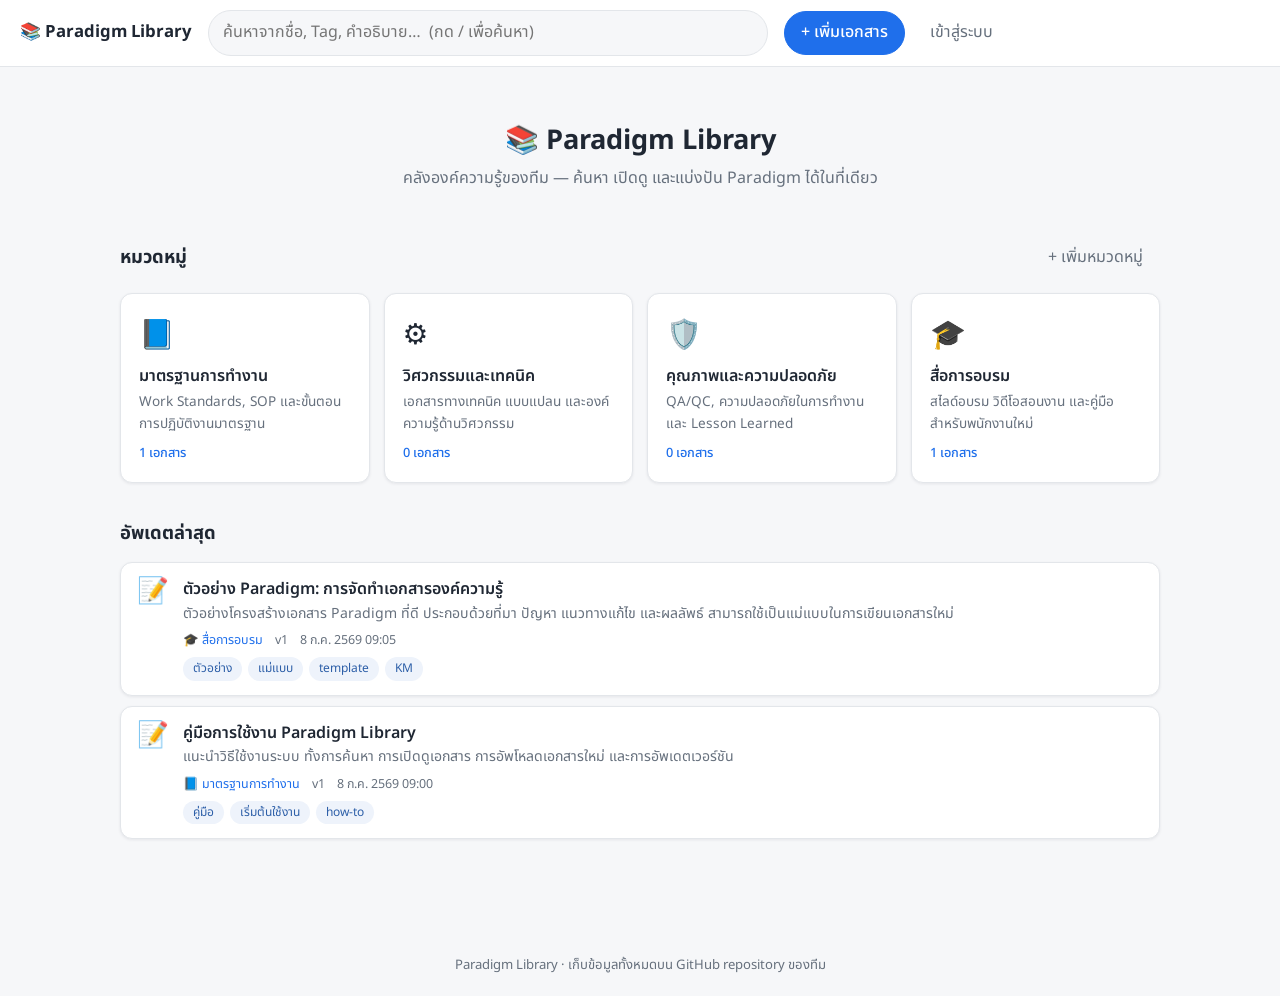
==== index.html @ 0738ad19 "สร้าง Paradigm Library — คลังองค์ความรู้บน GitHub Pages Webapp static สำหรับเก็บเอกสาร Paradigm เป็น" ====
<!DOCTYPE html>
<html lang="th">
<head>
  <meta charset="UTF-8" />
  <meta name="viewport" content="width=device-width, initial-scale=1.0" />
  <title>Paradigm Library</title>
  <link rel="icon" href="data:image/svg+xml,<svg xmlns='http://www.w3.org/2000/svg' viewBox='0 0 100 100'><text y='.9em' font-size='90'>📚</text></svg>" />
  <link rel="preconnect" href="https://fonts.googleapis.com" />
  <link rel="preconnect" href="https://fonts.gstatic.com" crossorigin />
  <link href="https://fonts.googleapis.com/css2?family=Noto+Sans+Thai:wght@400;500;600;700&display=swap" rel="stylesheet" />
  <link rel="stylesheet" href="css/styles.css" />
</head>
<body>
  <header class="topbar">
    <a class="brand" href="#/">📚 <span>Paradigm Library</span></a>
    <div class="search-wrap">
      <input id="search-input" type="search" placeholder="ค้นหาจากชื่อ, Tag, คำอธิบาย…  (กด / เพื่อค้นหา)" autocomplete="off" />
      <div id="search-dropdown" class="search-dropdown"></div>
    </div>
    <div class="topbar-actions">
      <button class="btn btn-primary" id="btn-add-doc">+ เพิ่มเอกสาร</button>
      <span id="auth-area"></span>
    </div>
  </header>

  <main id="app" class="container"></main>

  <footer class="footer">Paradigm Library · เก็บข้อมูลทั้งหมดบน GitHub repository ของทีม</footer>

  <div id="modal-root"></div>
  <div id="toast" class="toast"></div>

  <script src="js/github.js"></script>
  <script src="js/app.js"></script>
</body>
</html>
---- css/styles.css ----
/* Paradigm Library */

:root {
  --bg: #f6f7f9;
  --surface: #ffffff;
  --border: #e3e6ea;
  --text: #1f2733;
  --text-dim: #66707d;
  --primary: #1f6feb;
  --primary-dark: #1a5fd0;
  --danger: #c93c3c;
  --radius: 12px;
  --shadow: 0 1px 3px rgba(20, 30, 50, 0.08);
  --shadow-lg: 0 12px 40px rgba(20, 30, 50, 0.18);
}

* { box-sizing: border-box; }

body {
  margin: 0;
  font-family: 'Noto Sans Thai', 'Segoe UI', system-ui, sans-serif;
  background: var(--bg);
  color: var(--text);
  line-height: 1.6;
}

a { color: var(--primary); text-decoration: none; }
a:hover { text-decoration: underline; }

h1 { font-size: 1.7rem; margin: 0 0 4px; }
h2 { font-size: 1.15rem; margin: 0; }

/* ---------- topbar ---------- */

.topbar {
  position: sticky;
  top: 0;
  z-index: 50;
  display: flex;
  align-items: center;
  gap: 16px;
  padding: 10px 20px;
  background: var(--surface);
  border-bottom: 1px solid var(--border);
}

.brand {
  font-weight: 700;
  font-size: 1.05rem;
  color: var(--text);
  white-space: nowrap;
}
.brand:hover { text-decoration: none; }

.search-wrap { position: relative; flex: 1; max-width: 560px; }

#search-input {
  width: 100%;
  padding: 9px 14px;
  border: 1px solid var(--border);
  border-radius: 999px;
  background: var(--bg);
  font: inherit;
  outline: none;
}
#search-input:focus { border-color: var(--primary); background: var(--surface); }

.search-dropdown {
  display: none;
  position: absolute;
  top: calc(100% + 6px);
  left: 0;
  right: 0;
  background: var(--surface);
  border: 1px solid var(--border);
  border-radius: var(--radius);
  box-shadow: var(--shadow-lg);
  overflow: hidden;
}
.search-dropdown.open { display: block; }

.search-item {
  display: flex;
  align-items: center;
  gap: 10px;
  padding: 10px 14px;
  color: var(--text);
  border-bottom: 1px solid var(--border);
}
.search-item:last-child { border-bottom: none; }
.search-item:hover { background: var(--bg); text-decoration: none; }
.search-item-text { display: flex; flex-direction: column; min-width: 0; }
.search-item-title { font-weight: 500; overflow: hidden; text-overflow: ellipsis; white-space: nowrap; }
.search-item-cat { font-size: 0.8rem; color: var(--text-dim); }
.search-item-all { justify-content: center; color: var(--primary); font-weight: 500; }
.search-item-empty { color: var(--text-dim); cursor: default; }

.topbar-actions { display: flex; align-items: center; gap: 8px; white-space: nowrap; }

.user-chip { font-size: 0.9rem; color: var(--text-dim); }

/* ---------- buttons ---------- */

.btn {
  font: inherit;
  padding: 8px 16px;
  border-radius: 999px;
  border: 1px solid var(--border);
  background: var(--surface);
  color: var(--text);
  cursor: pointer;
  transition: background 0.15s, border-color 0.15s;
}
.btn:hover { background: var(--bg); }
.btn:disabled { opacity: 0.6; cursor: default; }

.btn-primary {
  background: var(--primary);
  border-color: var(--primary);
  color: #fff;
  font-weight: 500;
}
.btn-primary:hover { background: var(--primary-dark); }

.btn-ghost { border-color: transparent; background: transparent; color: var(--text-dim); }
.btn-ghost:hover { background: var(--bg); color: var(--text); }

.btn-danger-ghost { border-color: transparent; background: transparent; color: var(--danger); }
.btn-danger-ghost:hover { background: #fbeaea; }

/* ---------- layout ---------- */

.container {
  max-width: 1080px;
  margin: 0 auto;
  padding: 24px 20px 60px;
}

section { margin-bottom: 36px; }

.section-head {
  display: flex;
  align-items: center;
  justify-content: space-between;
  margin-bottom: 14px;
}

.hero { text-align: center; padding: 28px 0 8px; }
.hero p { color: var(--text-dim); margin: 4px 0 0; }
.hero-sm { text-align: left; padding: 4px 0; }

.breadcrumb { font-size: 0.9rem; color: var(--text-dim); margin-bottom: 10px; }

.empty-state {
  padding: 40px;
  text-align: center;
  color: var(--text-dim);
  background: var(--surface);
  border: 1px dashed var(--border);
  border-radius: var(--radius);
}

/* ---------- category cards ---------- */

.cat-grid {
  display: grid;
  grid-template-columns: repeat(auto-fill, minmax(230px, 1fr));
  gap: 14px;
}

.cat-card {
  display: block;
  padding: 18px;
  background: var(--surface);
  border: 1px solid var(--border);
  border-radius: var(--radius);
  box-shadow: var(--shadow);
  color: var(--text);
  transition: transform 0.12s, box-shadow 0.12s;
}
.cat-card:hover { text-decoration: none; transform: translateY(-2px); box-shadow: var(--shadow-lg); }
.cat-card-icon { font-size: 1.8rem; }
.cat-card-name { font-weight: 600; margin-top: 6px; }
.cat-card-desc {
  font-size: 0.85rem;
  color: var(--text-dim);
  margin-top: 2px;
  display: -webkit-box;
  -webkit-line-clamp: 2;
  -webkit-box-orient: vertical;
  overflow: hidden;
}
.cat-card-count { font-size: 0.8rem; color: var(--primary); margin-top: 8px; font-weight: 500; }

/* ---------- doc cards ---------- */

.doc-list { display: flex; flex-direction: column; gap: 10px; }

.doc-card {
  display: flex;
  gap: 14px;
  padding: 14px 16px;
  background: var(--surface);
  border: 1px solid var(--border);
  border-radius: var(--radius);
  box-shadow: var(--shadow);
  color: var(--text);
  transition: border-color 0.12s, box-shadow 0.12s;
}
.doc-card:hover { text-decoration: none; border-color: var(--primary); }
.doc-card-icon { font-size: 1.6rem; line-height: 1.2; }
.doc-card-body { min-width: 0; flex: 1; }
.doc-card-title { font-weight: 600; }
.doc-card-desc {
  font-size: 0.88rem;
  color: var(--text-dim);
  display: -webkit-box;
  -webkit-line-clamp: 2;
  -webkit-box-orient: vertical;
  overflow: hidden;
}
.doc-card-meta {
  display: flex;
  flex-wrap: wrap;
  gap: 12px;
  font-size: 0.78rem;
  color: var(--text-dim);
  margin-top: 6px;
}
.doc-card-cat { color: var(--primary); }
.doc-card-tags { display: flex; flex-wrap: wrap; gap: 6px; margin-top: 6px; }

.tag {
  font-size: 0.75rem;
  background: #eef3fb;
  color: #2d5fa8;
  border-radius: 999px;
  padding: 2px 10px;
}

.tag-filter { display: flex; flex-wrap: wrap; gap: 8px; margin: 14px 0; }
.tag-btn { border: 1px solid transparent; cursor: pointer; font: inherit; font-size: 0.8rem; }
.tag-btn:hover { border-color: var(--primary); }
.tag-btn.active { background: var(--primary); color: #fff; }

/* ---------- doc detail ---------- */

.doc-detail {
  background: var(--surface);
  border: 1px solid var(--border);
  border-radius: var(--radius);
  box-shadow: var(--shadow);
  padding: 24px;
}

.doc-detail-head { display: flex; gap: 16px; align-items: flex-start; flex-wrap: wrap; }
.doc-detail-icon { font-size: 2.2rem; }
.doc-detail-titles { flex: 1; min-width: 240px; }
.doc-detail-actions { display: flex; gap: 8px; flex-wrap: wrap; }
.doc-detail-desc { color: var(--text-dim); margin: 14px 0 0; }

.preview { margin-top: 20px; }
.preview-frame {
  width: 100%;
  height: 70vh;
  border: 1px solid var(--border);
  border-radius: var(--radius);
  background: #fff;
}
video.preview-frame { height: auto; max-height: 70vh; }
.preview-img {
  max-width: 100%;
  border: 1px solid var(--border);
  border-radius: var(--radius);
}
.preview-fallback {
  padding: 30px;
  text-align: center;
  background: var(--bg);
  border-radius: var(--radius);
  color: var(--text-dim);
}
.preview-md {
  padding: 20px 26px;
  background: var(--bg);
  border-radius: var(--radius);
  overflow-x: auto;
}
.preview-md h2, .preview-md h3 { margin: 1.2em 0 0.4em; }
.preview-md blockquote {
  margin: 0.6em 0;
  padding: 6px 14px;
  border-left: 3px solid var(--primary);
  background: #eef3fb;
  border-radius: 0 8px 8px 0;
}
.preview-md pre {
  background: #1f2733;
  color: #e8ecf1;
  padding: 14px;
  border-radius: 8px;
  overflow-x: auto;
}
.preview-md code { background: #e8ecf1; padding: 1px 6px; border-radius: 4px; }
.preview-md pre code { background: none; padding: 0; }

.history { margin-top: 26px; }
.history h2 { margin-bottom: 10px; }
.history-table { width: 100%; border-collapse: collapse; font-size: 0.88rem; }
.history-table th, .history-table td {
  text-align: left;
  padding: 8px 10px;
  border-bottom: 1px solid var(--border);
}
.history-table th { color: var(--text-dim); font-weight: 500; }

/* ---------- modal ---------- */

.modal-backdrop {
  position: fixed;
  inset: 0;
  z-index: 100;
  background: rgba(15, 22, 32, 0.45);
  display: flex;
  align-items: flex-start;
  justify-content: center;
  padding: 8vh 16px 16px;
  overflow-y: auto;
}

.modal {
  background: var(--surface);
  border-radius: 16px;
  box-shadow: var(--shadow-lg);
  padding: 24px 26px;
  width: 100%;
  max-width: 520px;
}
.modal h2 { margin-bottom: 6px; }
.modal-hint { font-size: 0.83rem; color: var(--text-dim); margin: 4px 0 12px; }

.modal form { display: flex; flex-direction: column; gap: 12px; margin-top: 10px; }
.modal label { display: flex; flex-direction: column; gap: 4px; font-size: 0.88rem; font-weight: 500; }
.modal input, .modal select, .modal textarea {
  font: inherit;
  font-weight: 400;
  padding: 8px 12px;
  border: 1px solid var(--border);
  border-radius: 8px;
  outline: none;
}
.modal input:focus, .modal select:focus, .modal textarea:focus { border-color: var(--primary); }
.modal .form-row { display: grid; grid-template-columns: 1fr 1fr; gap: 12px; }
.modal-actions { display: flex; justify-content: flex-end; gap: 8px; margin-top: 6px; }

/* ---------- toast ---------- */

.toast {
  position: fixed;
  bottom: 24px;
  left: 50%;
  transform: translate(-50%, 20px);
  background: #1f2733;
  color: #fff;
  padding: 10px 22px;
  border-radius: 999px;
  box-shadow: var(--shadow-lg);
  opacity: 0;
  pointer-events: none;
  transition: opacity 0.2s, transform 0.2s;
  z-index: 200;
  max-width: 90vw;
}
.toast.show { opacity: 1; transform: translate(-50%, 0); }
.toast-error { background: var(--danger); }

/* ---------- footer ---------- */

.footer {
  text-align: center;
  padding: 20px;
  color: var(--text-dim);
  font-size: 0.82rem;
}

/* ---------- responsive ---------- */

@media (max-width: 720px) {
  .topbar { flex-wrap: wrap; }
  .search-wrap { order: 3; flex-basis: 100%; max-width: none; }
  .modal .form-row { grid-template-columns: 1fr; }
  .doc-detail-head { flex-direction: column; }
}
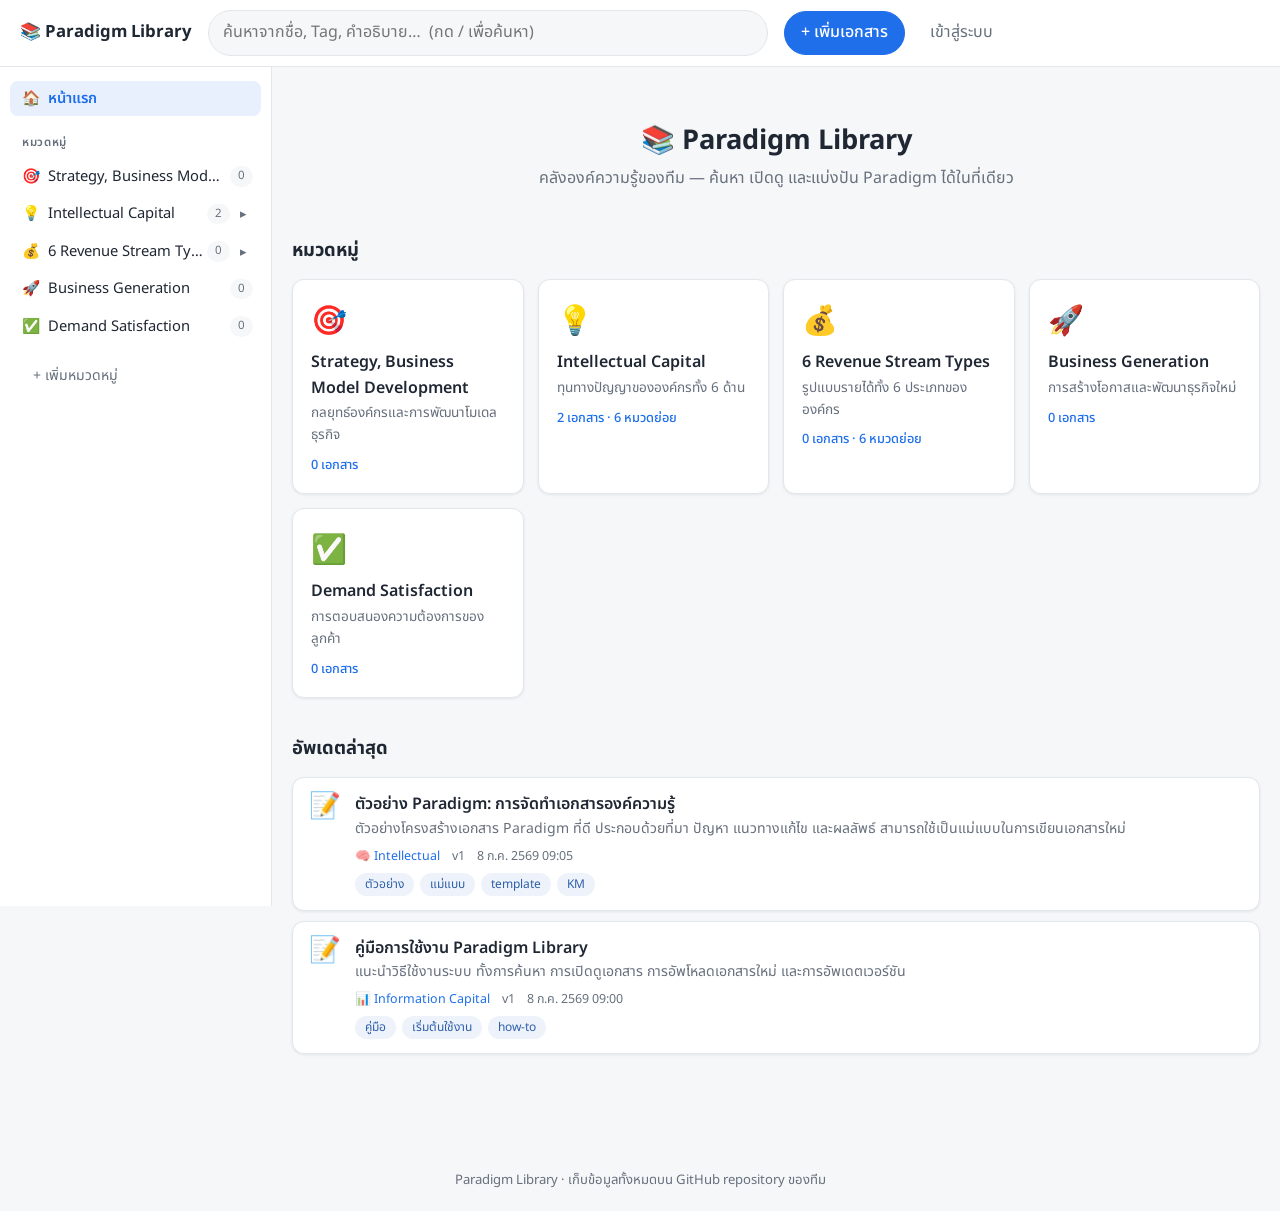
==== commit 4742ff87: "เพิ่มเมนูหมวดหมู่ด้านซ้าย (Sidebar) พร้อมหมวดหมู่ย่อย 2 ระดับ - Sidebar ซ้ายแสดงหมวดหมู่ทั้งหมดเป็น " ====
--- a/index.html
+++ b/index.html
@@ -12,6 +12,7 @@
 </head>
 <body>
   <header class="topbar">
+    <button class="btn btn-ghost sidebar-toggle" id="btn-sidebar-toggle" aria-label="เปิดเมนูหมวดหมู่">☰</button>
     <a class="brand" href="#/">📚 <span>Paradigm Library</span></a>
     <div class="search-wrap">
       <input id="search-input" type="search" placeholder="ค้นหาจากชื่อ, Tag, คำอธิบาย…  (กด / เพื่อค้นหา)" autocomplete="off" />
@@ -23,7 +24,14 @@
     </div>
   </header>
 
-  <main id="app" class="container"></main>
+  <div class="layout">
+    <aside class="sidebar" id="sidebar">
+      <nav id="sidebar-nav"></nav>
+      <button class="btn btn-ghost sidebar-add" id="btn-add-category">+ เพิ่มหมวดหมู่</button>
+    </aside>
+    <div class="sidebar-backdrop" id="sidebar-backdrop"></div>
+    <main id="app" class="container"></main>
+  </div>
 
   <footer class="footer">Paradigm Library · เก็บข้อมูลทั้งหมดบน GitHub repository ของทีม</footer>
 
--- a/css/styles.css
+++ b/css/styles.css
@@ -130,11 +130,130 @@
 
 /* ---------- layout ---------- */
 
+.layout {
+  display: flex;
+  max-width: 1360px;
+  margin: 0 auto;
+  align-items: flex-start;
+}
+
 .container {
+  flex: 1;
+  min-width: 0;
   max-width: 1080px;
   margin: 0 auto;
   padding: 24px 20px 60px;
 }
+
+/* ---------- sidebar ---------- */
+
+.sidebar {
+  width: 272px;
+  flex-shrink: 0;
+  position: sticky;
+  top: 61px;
+  height: calc(100vh - 61px);
+  overflow-y: auto;
+  display: flex;
+  flex-direction: column;
+  padding: 14px 10px;
+  background: var(--surface);
+  border-right: 1px solid var(--border);
+}
+
+.sidebar-toggle { display: none; font-size: 1.1rem; padding: 6px 12px; }
+.sidebar-backdrop { display: none; }
+
+.side-label {
+  font-size: 0.72rem;
+  font-weight: 600;
+  letter-spacing: 0.06em;
+  text-transform: uppercase;
+  color: var(--text-dim);
+  padding: 14px 12px 6px;
+}
+
+.side-group { margin-bottom: 2px; }
+
+.side-item {
+  display: flex;
+  align-items: center;
+  gap: 4px;
+  border-radius: 8px;
+  padding: 6px 8px 6px 12px;
+}
+.side-item:hover { background: var(--bg); }
+.side-item.active { background: #e8f0fd; }
+.side-item.active .side-name { color: var(--primary); font-weight: 600; }
+
+.side-link {
+  display: flex;
+  align-items: center;
+  gap: 8px;
+  flex: 1;
+  min-width: 0;
+  color: var(--text);
+  font-size: 0.92rem;
+}
+.side-link:hover { text-decoration: none; }
+.side-icon { flex-shrink: 0; }
+.side-name { overflow: hidden; text-overflow: ellipsis; white-space: nowrap; }
+
+.side-count {
+  font-size: 0.72rem;
+  color: var(--text-dim);
+  background: var(--bg);
+  border-radius: 999px;
+  padding: 1px 8px;
+  flex-shrink: 0;
+}
+.side-item.active .side-count { background: #d5e4fb; color: var(--primary); }
+
+.side-caret {
+  border: none;
+  background: none;
+  cursor: pointer;
+  color: var(--text-dim);
+  font-size: 0.8rem;
+  padding: 2px 6px;
+  border-radius: 6px;
+  transition: transform 0.15s;
+  flex-shrink: 0;
+}
+.side-caret:hover { background: var(--border); color: var(--text); }
+.side-caret.open { transform: rotate(90deg); }
+
+.side-children {
+  margin: 2px 0 4px 18px;
+  padding-left: 8px;
+  border-left: 1px solid var(--border);
+}
+.side-sub { padding: 4px 8px; }
+.side-sub .side-link { font-size: 0.87rem; }
+
+.side-home { margin-bottom: 4px; }
+.side-empty { padding: 8px 12px; color: var(--text-dim); font-size: 0.85rem; }
+
+.sidebar-add {
+  margin: 10px 6px 4px;
+  text-align: left;
+  font-size: 0.88rem;
+}
+
+/* หมวดย่อยแบบ chip บนหน้าหมวดหลัก */
+.subcat-row { display: flex; flex-wrap: wrap; gap: 8px; margin: 14px 0; }
+.subcat-chip {
+  display: inline-flex;
+  align-items: center;
+  gap: 6px;
+  padding: 6px 14px;
+  background: var(--surface);
+  border: 1px solid var(--border);
+  border-radius: 999px;
+  color: var(--text);
+  font-size: 0.88rem;
+}
+.subcat-chip:hover { text-decoration: none; border-color: var(--primary); color: var(--primary); }
 
 section { margin-bottom: 36px; }
 
@@ -385,6 +504,29 @@
 
 /* ---------- responsive ---------- */
 
+@media (max-width: 900px) {
+  .sidebar {
+    position: fixed;
+    left: 0;
+    top: 0;
+    bottom: 0;
+    height: 100vh;
+    z-index: 120;
+    transform: translateX(-100%);
+    transition: transform 0.2s ease;
+    box-shadow: var(--shadow-lg);
+  }
+  body.sidebar-open .sidebar { transform: none; }
+  body.sidebar-open .sidebar-backdrop {
+    display: block;
+    position: fixed;
+    inset: 0;
+    z-index: 110;
+    background: rgba(15, 22, 32, 0.4);
+  }
+  .sidebar-toggle { display: inline-flex; }
+}
+
 @media (max-width: 720px) {
   .topbar { flex-wrap: wrap; }
   .search-wrap { order: 3; flex-basis: 100%; max-width: none; }
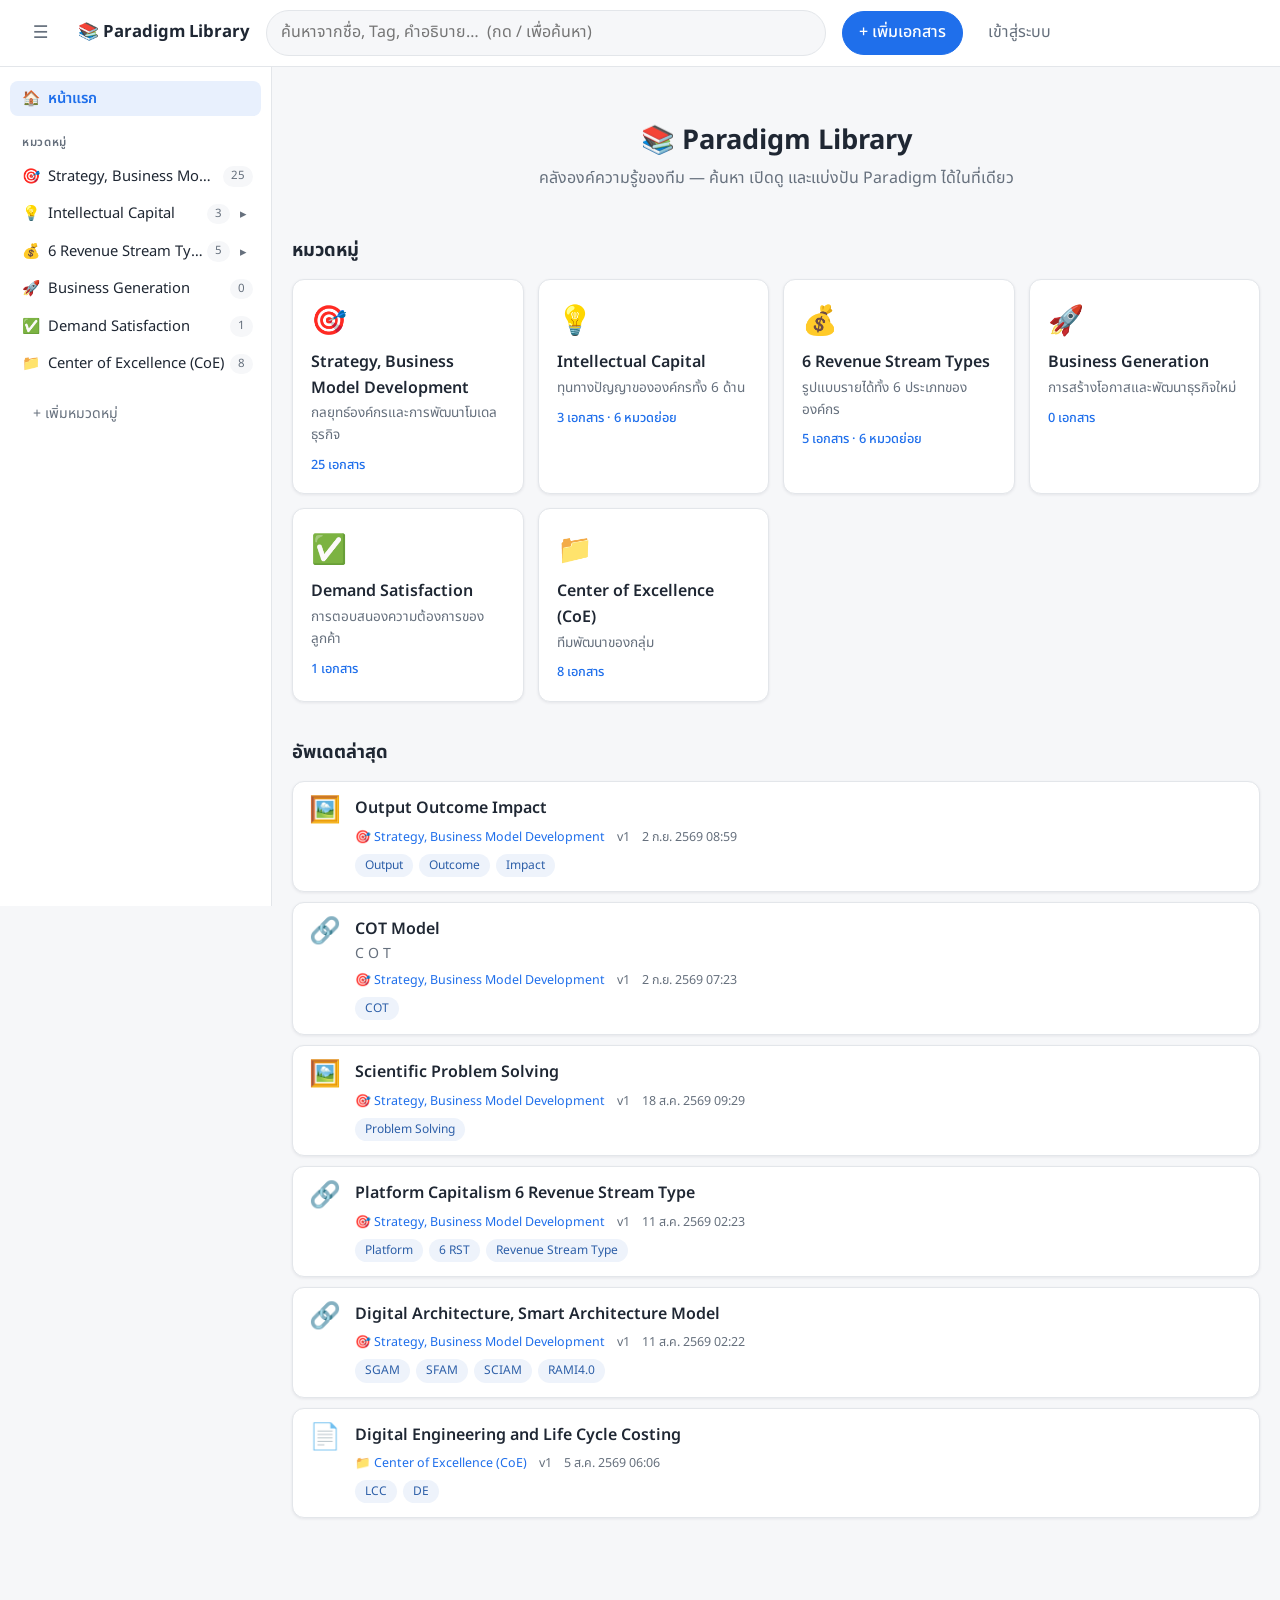
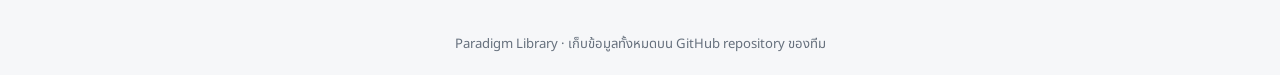
==== commit de2f11cd: "เพิ่มปุ่มซ่อน/แสดงเมนูด้านซ้ายบนจอใหญ่ - ปุ่ม ☰ แสดงตลอด: จอใหญ่กดเพื่อยุบ/กาง sidebar, มือถือยังเป็" ====
--- a/index.html
+++ b/index.html
@@ -12,7 +12,7 @@
 </head>
 <body>
   <header class="topbar">
-    <button class="btn btn-ghost sidebar-toggle" id="btn-sidebar-toggle" aria-label="เปิดเมนูหมวดหมู่">☰</button>
+    <button class="btn btn-ghost sidebar-toggle" id="btn-sidebar-toggle" aria-label="ซ่อน/แสดงเมนูหมวดหมู่" title="ซ่อน/แสดงเมนูหมวดหมู่">☰</button>
     <a class="brand" href="#/">📚 <span>Paradigm Library</span></a>
     <div class="search-wrap">
       <input id="search-input" type="search" placeholder="ค้นหาจากชื่อ, Tag, คำอธิบาย…  (กด / เพื่อค้นหา)" autocomplete="off" />
--- a/css/styles.css
+++ b/css/styles.css
@@ -161,8 +161,14 @@
   border-right: 1px solid var(--border);
 }
 
-.sidebar-toggle { display: none; font-size: 1.1rem; padding: 6px 12px; }
+.sidebar-toggle { display: inline-flex; font-size: 1.1rem; padding: 6px 12px; }
 .sidebar-backdrop { display: none; }
+
+/* จอใหญ่: ซ่อน sidebar ได้เพื่อให้พื้นที่เนื้อหากว้างขึ้น (จำสถานะไว้) */
+@media (min-width: 901px) {
+  body.sidebar-collapsed .sidebar { display: none; }
+  body.sidebar-collapsed .container { max-width: 1280px; }
+}
 
 .side-label {
   font-size: 0.72rem;
@@ -377,6 +383,68 @@
 .doc-detail-titles { flex: 1; min-width: 240px; }
 .doc-detail-actions { display: flex; gap: 8px; flex-wrap: wrap; }
 .doc-detail-desc { color: var(--text-dim); margin: 14px 0 0; }
+
+/* ---------- attachments ---------- */
+
+.btn-sm { padding: 4px 12px; font-size: 0.82rem; white-space: nowrap; }
+
+.attachments { margin-top: 20px; }
+.attachments h2 { margin-bottom: 10px; }
+
+.attach-list { display: flex; flex-direction: column; gap: 6px; }
+
+.attach-row {
+  display: flex;
+  align-items: center;
+  gap: 10px;
+  padding: 8px 12px;
+  border: 1px solid var(--border);
+  border-radius: 10px;
+  background: var(--bg);
+}
+.attach-row.active { border-color: var(--primary); background: #eef4fd; }
+.attach-icon { font-size: 1.2rem; flex-shrink: 0; }
+.attach-name {
+  flex: 1;
+  min-width: 0;
+  display: flex;
+  flex-direction: column;
+  overflow: hidden;
+  text-overflow: ellipsis;
+  white-space: nowrap;
+  font-size: 0.92rem;
+}
+.attach-sub { font-size: 0.75rem; color: var(--text-dim); overflow: hidden; text-overflow: ellipsis; }
+
+/* ไฟล์แนบเดิมใน modal แก้ไข */
+.attach-edit-label { font-size: 0.88rem; font-weight: 500; }
+.attach-edit { display: flex; flex-wrap: wrap; gap: 6px; }
+.attach-chip {
+  display: inline-flex;
+  align-items: center;
+  gap: 6px;
+  padding: 4px 6px 4px 12px;
+  background: var(--bg);
+  border: 1px solid var(--border);
+  border-radius: 999px;
+  font-size: 0.82rem;
+  max-width: 100%;
+}
+.attach-chip-x {
+  border: none;
+  background: none;
+  cursor: pointer;
+  color: var(--text-dim);
+  border-radius: 999px;
+  padding: 2px 7px;
+}
+.attach-chip-x:hover { background: #fbeaea; color: var(--danger); }
+
+/* แถวลิงก์ภายนอกใน modal */
+.link-row { display: flex; gap: 8px; align-items: center; margin-bottom: 8px; }
+.link-row .link-name { flex: 1; }
+.link-row .link-url { flex: 2; }
+#link-rows:not(:empty) { margin-bottom: 2px; }
 
 .preview { margin-top: 20px; }
 .preview-frame {
